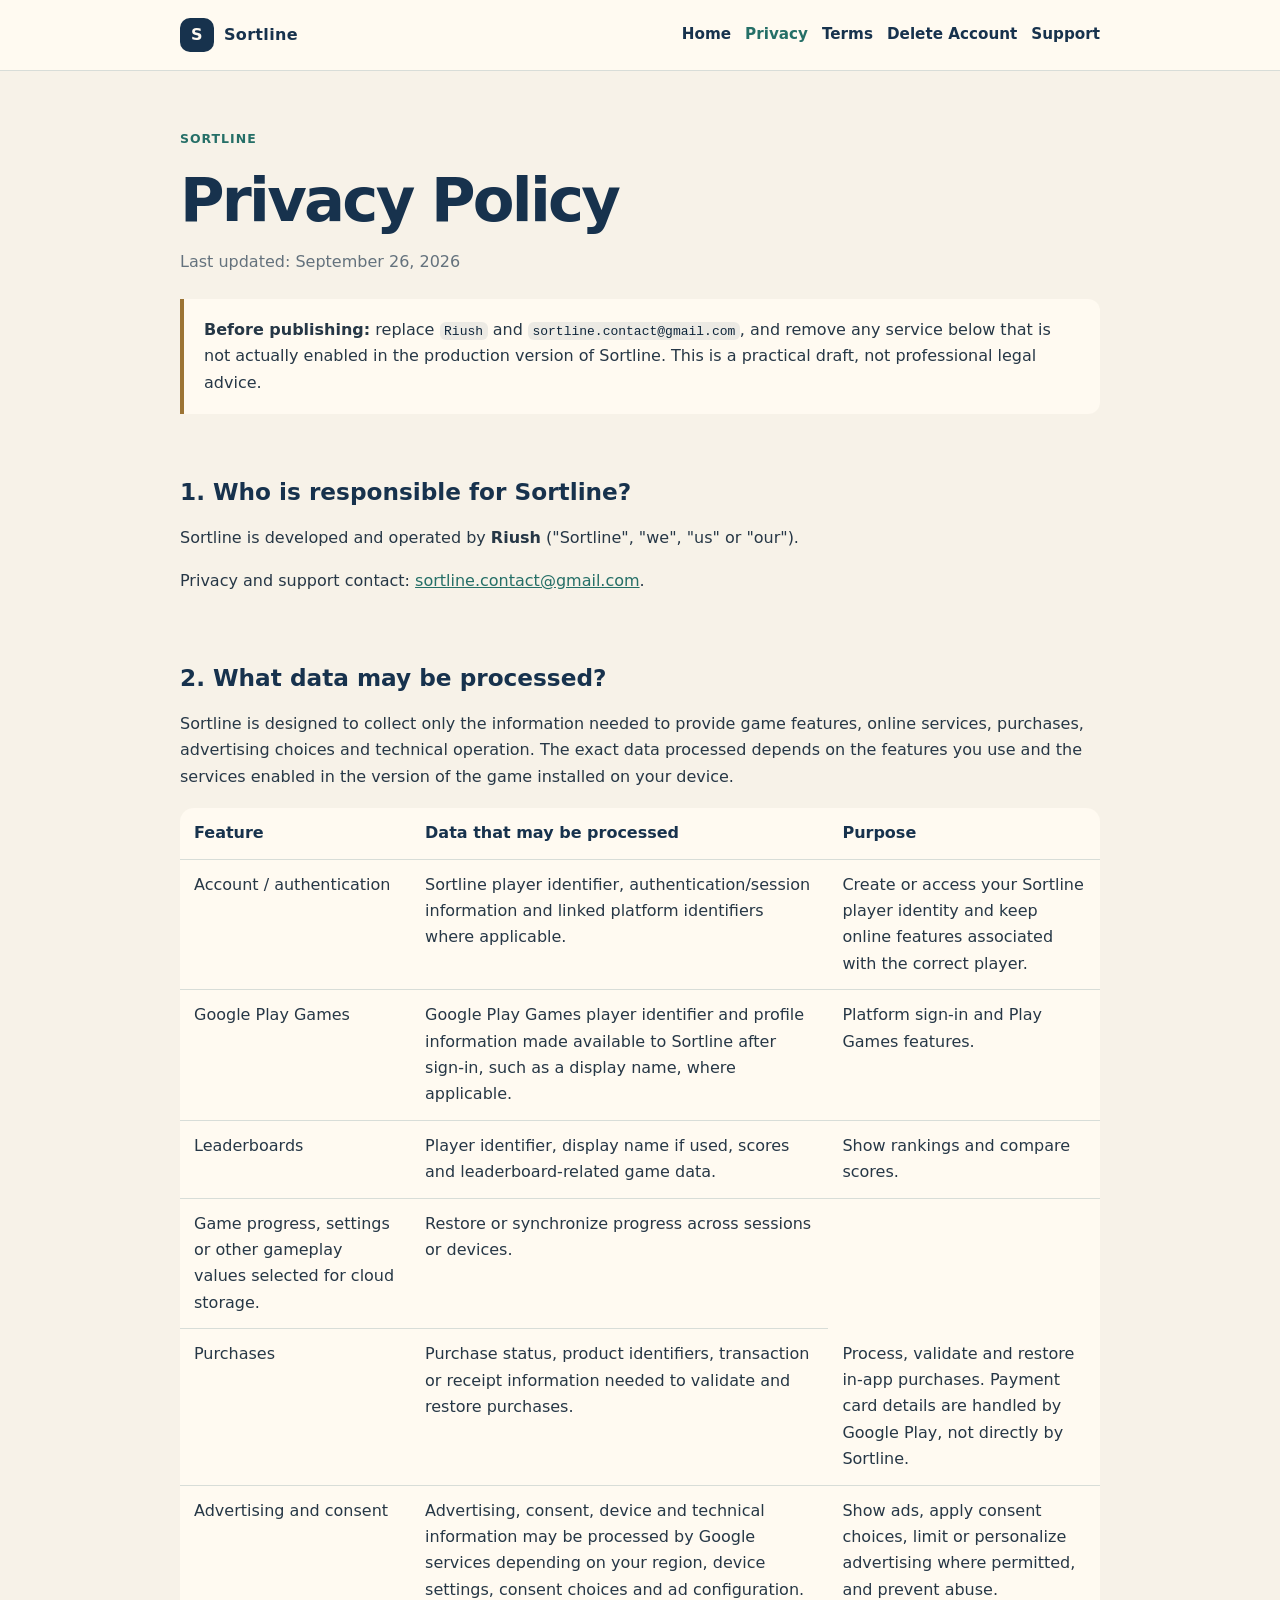
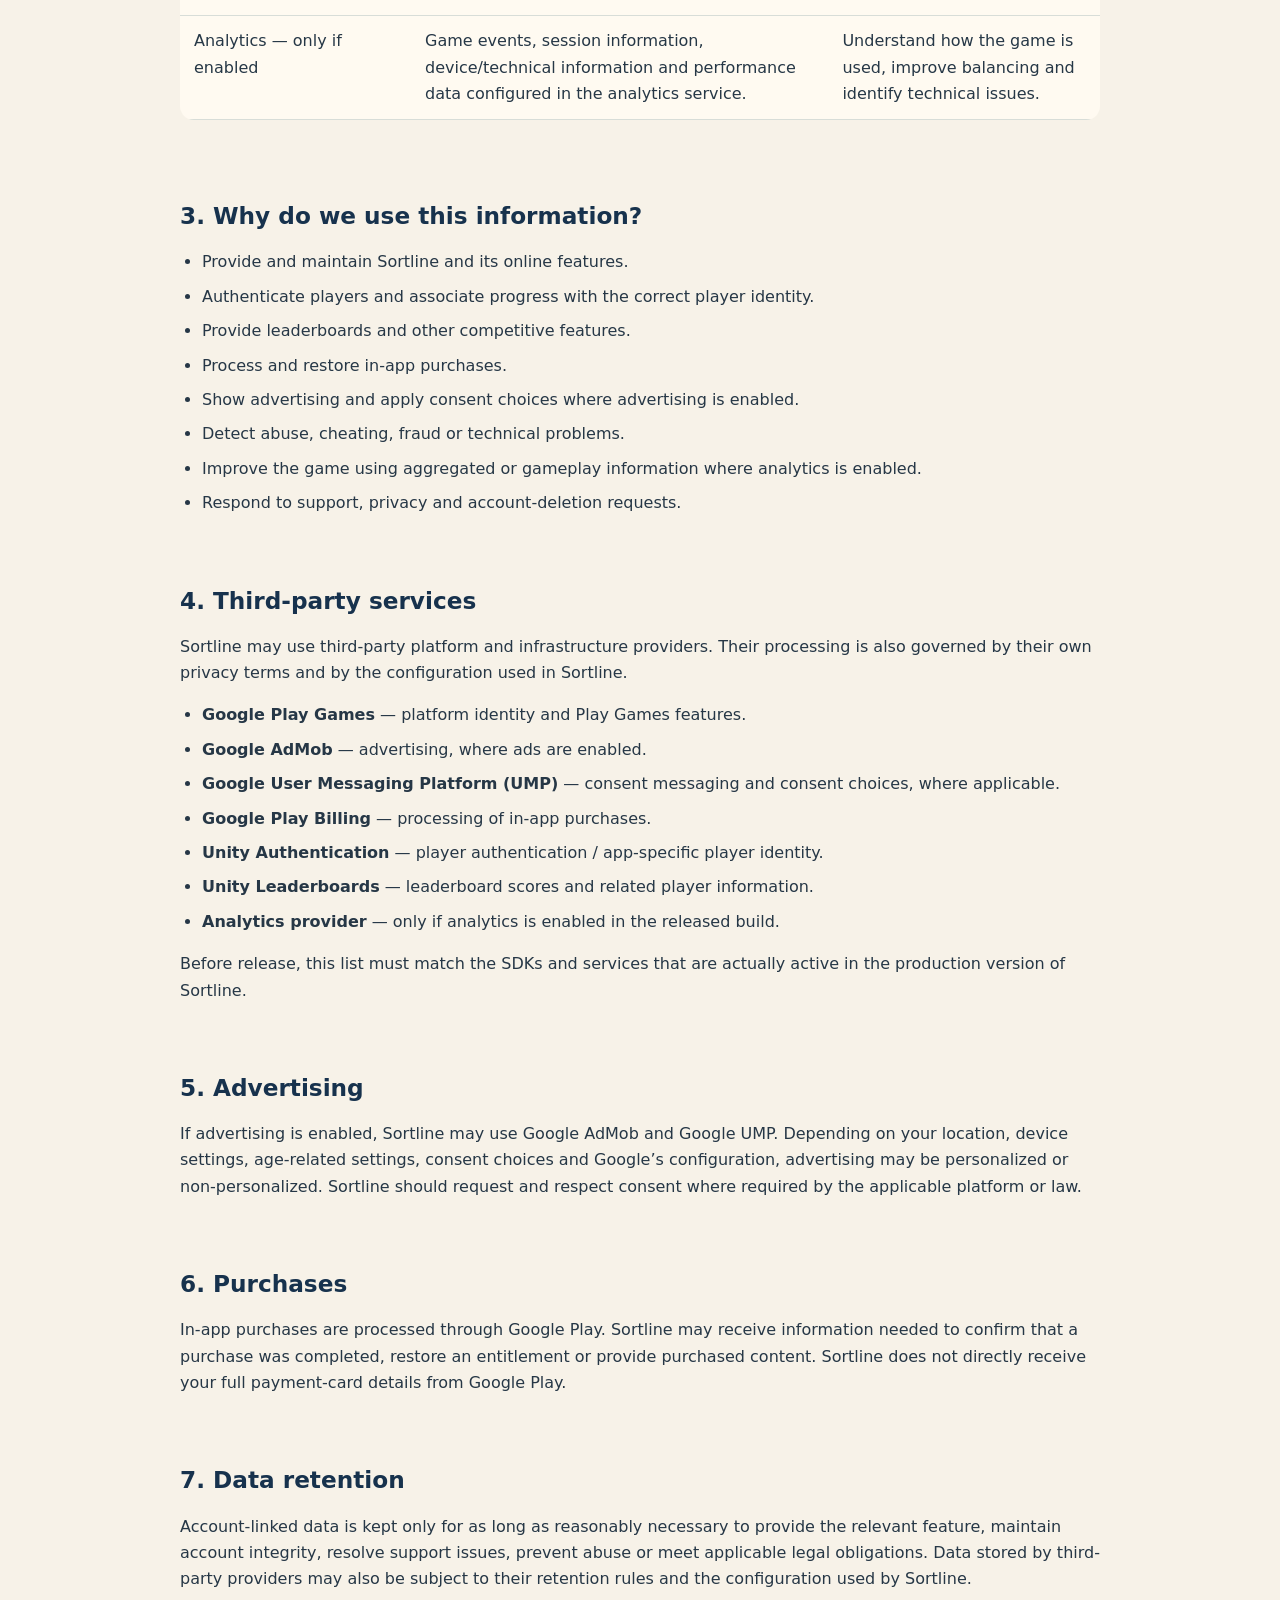
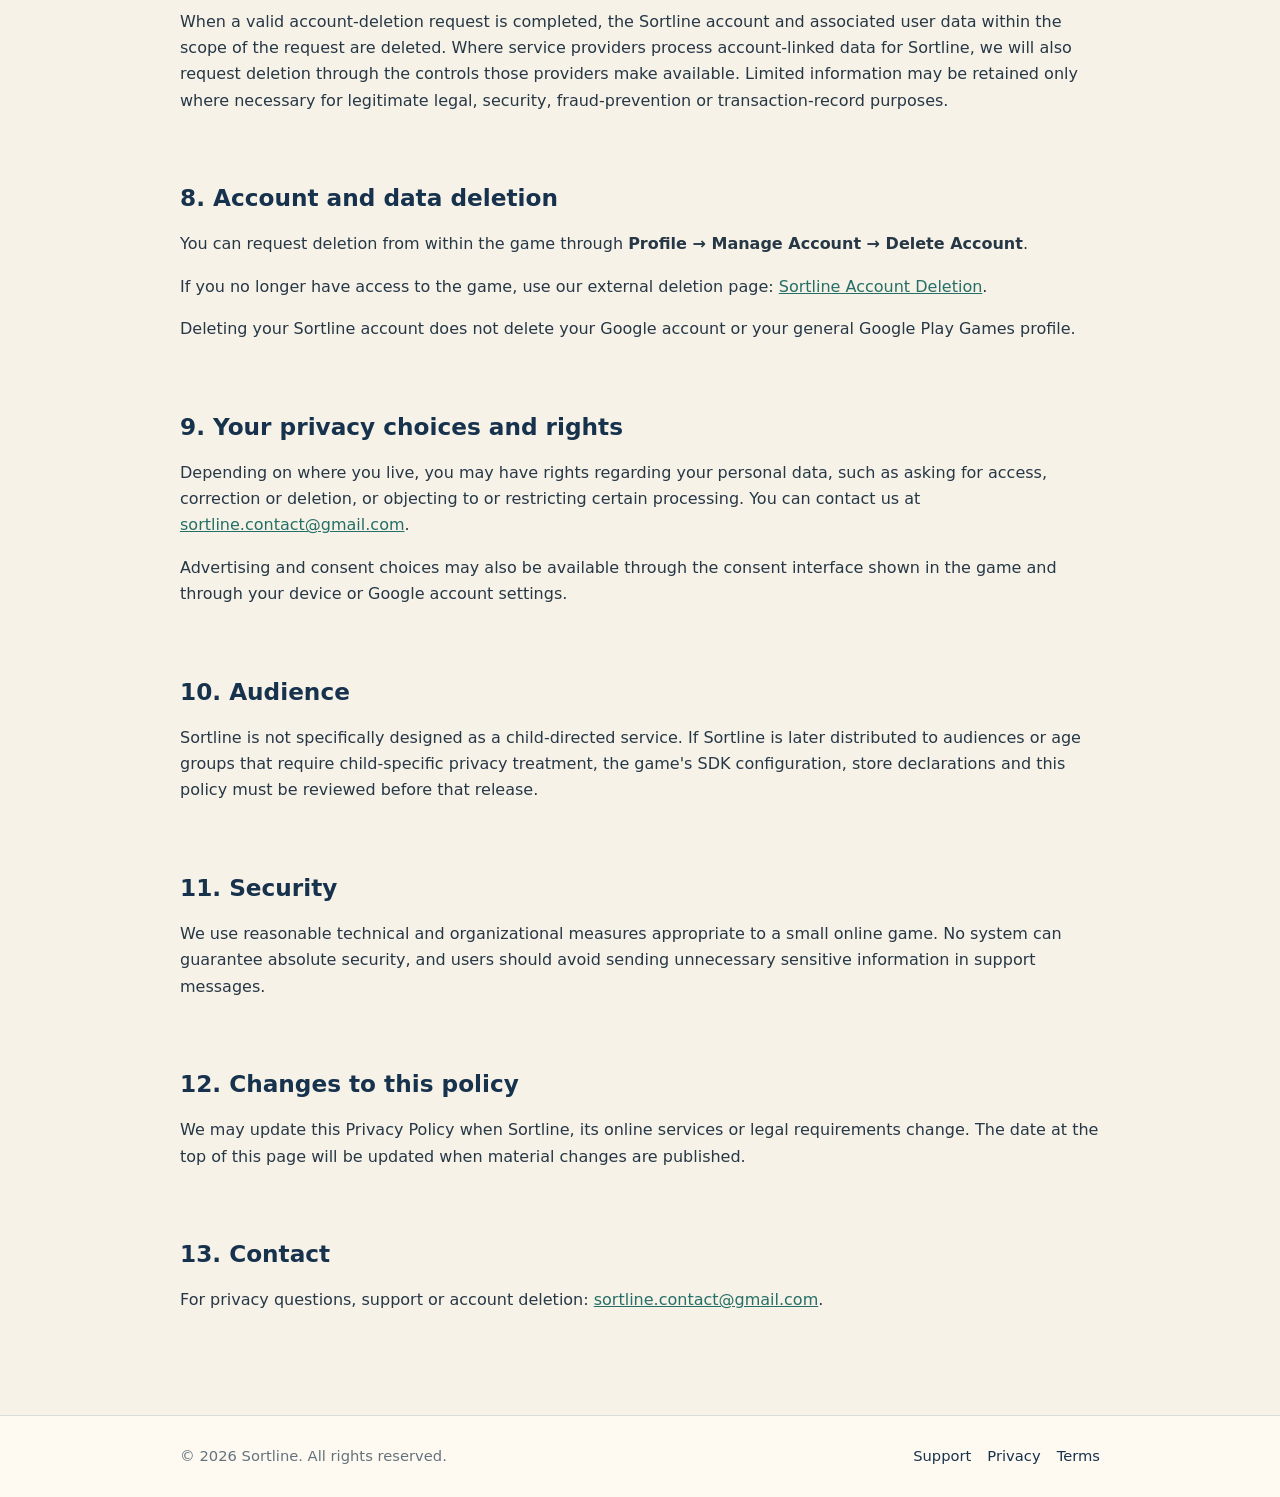
==== privacy/index.html @ 733d9b6e "Website" ====
<!doctype html>
<html lang="en">
<head>
  <meta charset="utf-8">
  <meta name="viewport" content="width=device-width, initial-scale=1">
  <meta name="description" content="Privacy Policy for Sortline.">
  <meta name="robots" content="index, follow">
  <title>Privacy Policy — Sortline</title>
  <link rel="stylesheet" href="../styles.css">
</head>
<body>
  <header class="site-header">
    <nav class="nav" aria-label="Main navigation">
      <a class="brand" href="../">
        <span class="brand-mark" aria-hidden="true">S</span>
        <span>Sortline</span>
      </a>
      <div class="nav-links">
        <a href="../">Home</a>
        <a href="../privacy/" aria-current="page">Privacy</a>
        <a href="../terms/">Terms</a>
        <a href="../delete-account/">Delete Account</a>
        <a href="../support/">Support</a>
      </div>
    </nav>
  </header>

  <main class="content">
    <p class="eyebrow">Sortline</p>
    <h1 class="page-title">Privacy Policy</h1>
    <p class="meta">Last updated: September 26, 2026</p>

    <div class="notice warning">
      <strong>Before publishing:</strong> replace <code>Riush</code> and
      <code>sortline.contact@gmail.com</code>, and remove any service below that is not actually enabled
      in the production version of Sortline. This is a practical draft, not professional legal advice.
    </div>

    <section>
      <h2>1. Who is responsible for Sortline?</h2>
      <p>
        Sortline is developed and operated by <strong>Riush</strong>
        ("Sortline", "we", "us" or "our").
      </p>
      <p>
        Privacy and support contact:
        <a href="mailto:sortline.contact@gmail.com">sortline.contact@gmail.com</a>.
      </p>
    </section>

    <section>
      <h2>2. What data may be processed?</h2>
      <p>
        Sortline is designed to collect only the information needed to provide game features,
        online services, purchases, advertising choices and technical operation. The exact data
        processed depends on the features you use and the services enabled in the version of the game
        installed on your device.
      </p>

      <table class="data-table">
        <thead>
          <tr>
            <th>Feature</th>
            <th>Data that may be processed</th>
            <th>Purpose</th>
          </tr>
        </thead>
        <tbody>
          <tr>
            <td data-label="Feature">Account / authentication</td>
            <td data-label="Data">Sortline player identifier, authentication/session information and linked platform identifiers where applicable.</td>
            <td data-label="Purpose">Create or access your Sortline player identity and keep online features associated with the correct player.</td>
          </tr>
          <tr>
            <td data-label="Feature">Google Play Games</td>
            <td data-label="Data">Google Play Games player identifier and profile information made available to Sortline after sign-in, such as a display name, where applicable.</td>
            <td data-label="Purpose">Platform sign-in and Play Games features.</td>
          </tr>
          <tr>
            <td data-label="Feature">Leaderboards</td>
            <td data-label="Data">Player identifier, display name if used, scores and leaderboard-related game data.</td>
            <td data-label="Purpose">Show rankings and compare scores.</td>
          </tr>
          <tr>
            <td data-label="Data">Game progress, settings or other gameplay values selected for cloud storage.</td>
            <td data-label="Purpose">Restore or synchronize progress across sessions or devices.</td>
          </tr>
          <tr>
            <td data-label="Feature">Purchases</td>
            <td data-label="Data">Purchase status, product identifiers, transaction or receipt information needed to validate and restore purchases.</td>
            <td data-label="Purpose">Process, validate and restore in-app purchases. Payment card details are handled by Google Play, not directly by Sortline.</td>
          </tr>
          <tr>
            <td data-label="Feature">Advertising and consent</td>
            <td data-label="Data">Advertising, consent, device and technical information may be processed by Google services depending on your region, device settings, consent choices and ad configuration.</td>
            <td data-label="Purpose">Show ads, apply consent choices, limit or personalize advertising where permitted, and prevent abuse.</td>
          </tr>
          <tr>
            <td data-label="Feature">Analytics — only if enabled</td>
            <td data-label="Data">Game events, session information, device/technical information and performance data configured in the analytics service.</td>
            <td data-label="Purpose">Understand how the game is used, improve balancing and identify technical issues.</td>
          </tr>
        </tbody>
      </table>
    </section>

    <section>
      <h2>3. Why do we use this information?</h2>
      <ul class="clean-list">
        <li>Provide and maintain Sortline and its online features.</li>
        <li>Authenticate players and associate progress with the correct player identity.</li>
        <li>Provide leaderboards and other competitive features.</li>
        <li>Process and restore in-app purchases.</li>
        <li>Show advertising and apply consent choices where advertising is enabled.</li>
        <li>Detect abuse, cheating, fraud or technical problems.</li>
        <li>Improve the game using aggregated or gameplay information where analytics is enabled.</li>
        <li>Respond to support, privacy and account-deletion requests.</li>
      </ul>
    </section>

    <section>
      <h2>4. Third-party services</h2>
      <p>
        Sortline may use third-party platform and infrastructure providers. Their processing is also
        governed by their own privacy terms and by the configuration used in Sortline.
      </p>
      <ul class="clean-list">
        <li><strong>Google Play Games</strong> — platform identity and Play Games features.</li>
        <li><strong>Google AdMob</strong> — advertising, where ads are enabled.</li>
        <li><strong>Google User Messaging Platform (UMP)</strong> — consent messaging and consent choices, where applicable.</li>
        <li><strong>Google Play Billing</strong> — processing of in-app purchases.</li>
        <li><strong>Unity Authentication</strong> — player authentication / app-specific player identity.</li>
        <li><strong>Unity Leaderboards</strong> — leaderboard scores and related player information.</li>
        <li><strong>Analytics provider</strong> — only if analytics is enabled in the released build.</li>
      </ul>
      <p>
        Before release, this list must match the SDKs and services that are actually active in the
        production version of Sortline.
      </p>
    </section>

    <section>
      <h2>5. Advertising</h2>
      <p>
        If advertising is enabled, Sortline may use Google AdMob and Google UMP. Depending on your
        location, device settings, age-related settings, consent choices and Google’s configuration,
        advertising may be personalized or non-personalized. Sortline should request and respect
        consent where required by the applicable platform or law.
      </p>
    </section>

    <section>
      <h2>6. Purchases</h2>
      <p>
        In-app purchases are processed through Google Play. Sortline may receive information needed
        to confirm that a purchase was completed, restore an entitlement or provide purchased content.
        Sortline does not directly receive your full payment-card details from Google Play.
      </p>
    </section>

    <section>
      <h2>7. Data retention</h2>
      <p>
        Account-linked data is kept only for as long as reasonably necessary to provide the relevant
        feature, maintain account integrity, resolve support issues, prevent abuse or meet applicable
        legal obligations. Data stored by third-party providers may also be subject to their retention
        rules and the configuration used by Sortline.
      </p>
      <p>
        When a valid account-deletion request is completed, the Sortline account and associated user
        data within the scope of the request are deleted. Where service providers process account-linked
        data for Sortline, we will also request deletion through the controls those providers make available.
        Limited information may be retained only where necessary for legitimate legal, security,
        fraud-prevention or transaction-record purposes.
      </p>
    </section>

    <section>
      <h2>8. Account and data deletion</h2>
      <p>
        You can request deletion from within the game through
        <strong>Profile → Manage Account → Delete Account</strong>.
      </p>
      <p>
        If you no longer have access to the game, use our external deletion page:
        <a href="../delete-account/">Sortline Account Deletion</a>.
      </p>
      <p>
        Deleting your Sortline account does not delete your Google account or your general Google Play
        Games profile.
      </p>
    </section>

    <section>
      <h2>9. Your privacy choices and rights</h2>
      <p>
        Depending on where you live, you may have rights regarding your personal data, such as asking
        for access, correction or deletion, or objecting to or restricting certain processing.
        You can contact us at <a href="mailto:sortline.contact@gmail.com">sortline.contact@gmail.com</a>.
      </p>
      <p>
        Advertising and consent choices may also be available through the consent interface shown in
        the game and through your device or Google account settings.
      </p>
    </section>

    <section>
      <h2>10. Audience</h2>
      <p>
        Sortline is not specifically designed as a child-directed service. If Sortline is later
        distributed to audiences or age groups that require child-specific privacy treatment, the
        game's SDK configuration, store declarations and this policy must be reviewed before that release.
      </p>
    </section>

    <section>
      <h2>11. Security</h2>
      <p>
        We use reasonable technical and organizational measures appropriate to a small online game.
        No system can guarantee absolute security, and users should avoid sending unnecessary sensitive
        information in support messages.
      </p>
    </section>

    <section>
      <h2>12. Changes to this policy</h2>
      <p>
        We may update this Privacy Policy when Sortline, its online services or legal requirements
        change. The date at the top of this page will be updated when material changes are published.
      </p>
    </section>

    <section>
      <h2>13. Contact</h2>
      <p>
        For privacy questions, support or account deletion:
        <a href="mailto:sortline.contact@gmail.com">sortline.contact@gmail.com</a>.
      </p>
    </section>
  </main>

  <footer class="site-footer">
    <div class="footer-inner">
      <div>© 2026 Sortline. All rights reserved.</div>
      <div class="footer-links">
        <a href="../support/">Support</a>
        <a href="../privacy/">Privacy</a>
        <a href="../terms/">Terms</a>
      </div>
    </div>
  </footer>
</body>
</html>
---- styles.css ----
:root {
  --cream: #f7f2e8;
  --cream-2: #fffaf1;
  --navy: #17324d;
  --navy-2: #0f263b;
  --teal: #2f8f83;
  --teal-dark: #256f67;
  --text: #263746;
  --muted: #64727d;
  --border: #d8ddd8;
  --white: #ffffff;
  --shadow: 0 12px 30px rgba(23, 50, 77, 0.08);
  --radius: 18px;
  --max-width: 920px;
}

* {
  box-sizing: border-box;
}

html {
  scroll-behavior: smooth;
}

body {
  margin: 0;
  background: var(--cream);
  color: var(--text);
  font-family: Inter, ui-sans-serif, system-ui, -apple-system, BlinkMacSystemFont, "Segoe UI", sans-serif;
  line-height: 1.65;
}

a {
  color: var(--teal-dark);
}

a:hover {
  color: var(--navy);
}

a:focus-visible,
button:focus-visible {
  outline: 3px solid rgba(47, 143, 131, 0.4);
  outline-offset: 3px;
}

.site-header {
  background: var(--cream-2);
  border-bottom: 1px solid var(--border);
}

.nav {
  width: min(calc(100% - 32px), var(--max-width));
  margin: 0 auto;
  min-height: 70px;
  display: flex;
  align-items: center;
  justify-content: space-between;
  gap: 18px;
}

.brand {
  display: inline-flex;
  align-items: center;
  gap: 10px;
  color: var(--navy);
  font-weight: 800;
  text-decoration: none;
  letter-spacing: 0.02em;
}

.brand-mark {
  width: 34px;
  height: 34px;
  display: grid;
  place-items: center;
  border-radius: 10px;
  background: var(--navy);
  color: var(--cream-2);
  font-weight: 900;
}

.nav-links {
  display: flex;
  flex-wrap: wrap;
  gap: 8px 14px;
  justify-content: flex-end;
}

.nav-links a {
  color: var(--navy);
  text-decoration: none;
  font-weight: 650;
  font-size: 0.95rem;
}

.nav-links a:hover,
.nav-links a[aria-current="page"] {
  color: var(--teal-dark);
}

main {
  width: min(calc(100% - 32px), var(--max-width));
  margin: 0 auto;
}

.hero {
  padding: 76px 0 52px;
}

.eyebrow {
  display: inline-block;
  margin: 0 0 14px;
  color: var(--teal-dark);
  font-weight: 800;
  letter-spacing: 0.08em;
  text-transform: uppercase;
  font-size: 0.78rem;
}

h1,
h2,
h3 {
  color: var(--navy);
  line-height: 1.2;
}

h1 {
  margin: 0;
  font-size: clamp(2.7rem, 10vw, 5.2rem);
  letter-spacing: -0.045em;
}

.page-title {
  font-size: clamp(2.2rem, 7vw, 3.8rem);
}

.tagline {
  margin: 12px 0 0;
  color: var(--teal-dark);
  font-size: clamp(1.15rem, 3vw, 1.45rem);
  font-weight: 750;
}

.lead {
  max-width: 680px;
  margin: 22px 0 0;
  font-size: 1.08rem;
  color: var(--muted);
}

.actions {
  display: flex;
  flex-wrap: wrap;
  gap: 12px;
  margin-top: 30px;
}

.button {
  display: inline-flex;
  align-items: center;
  justify-content: center;
  min-height: 46px;
  padding: 11px 18px;
  border-radius: 999px;
  background: var(--navy);
  color: var(--white);
  text-decoration: none;
  font-weight: 750;
  border: 1px solid var(--navy);
}

.button:hover {
  background: var(--navy-2);
  color: var(--white);
}

.button-secondary {
  background: transparent;
  color: var(--navy);
}

.button-secondary:hover {
  background: var(--cream-2);
  color: var(--navy);
}

.grid {
  display: grid;
  grid-template-columns: repeat(2, minmax(0, 1fr));
  gap: 16px;
  padding: 8px 0 70px;
}

.card {
  display: block;
  padding: 22px;
  border: 1px solid var(--border);
  border-radius: var(--radius);
  background: var(--cream-2);
  box-shadow: var(--shadow);
  text-decoration: none;
}

.card h2,
.card h3 {
  margin-top: 0;
}

.card p:last-child {
  margin-bottom: 0;
}

.link-card {
  color: inherit;
}

.link-card:hover {
  transform: translateY(-1px);
  border-color: rgba(47, 143, 131, 0.45);
}

.content {
  padding: 54px 0 72px;
}

.content section {
  padding: 6px 0 14px;
}

.content h2 {
  margin-top: 34px;
  font-size: 1.45rem;
}

.content h3 {
  margin-top: 26px;
  font-size: 1.1rem;
}

.meta {
  color: var(--muted);
  margin-top: 12px;
}

.notice {
  margin: 24px 0;
  padding: 18px 20px;
  border-left: 4px solid var(--teal);
  border-radius: 0 12px 12px 0;
  background: var(--cream-2);
}

.warning {
  border-left-color: #9c7434;
}

.clean-list {
  padding-left: 22px;
}

.clean-list li + li {
  margin-top: 8px;
}

.data-table {
  width: 100%;
  border-collapse: collapse;
  margin: 18px 0 28px;
  background: var(--cream-2);
  border-radius: 14px;
  overflow: hidden;
}

.data-table th,
.data-table td {
  padding: 12px 14px;
  border-bottom: 1px solid var(--border);
  text-align: left;
  vertical-align: top;
}

.data-table th {
  color: var(--navy);
}

code {
  padding: 0.12em 0.35em;
  border-radius: 6px;
  background: rgba(23, 50, 77, 0.08);
  color: var(--navy-2);
}

.site-footer {
  border-top: 1px solid var(--border);
  background: var(--cream-2);
}

.footer-inner {
  width: min(calc(100% - 32px), var(--max-width));
  margin: 0 auto;
  padding: 28px 0;
  display: flex;
  justify-content: space-between;
  gap: 20px;
  flex-wrap: wrap;
  color: var(--muted);
  font-size: 0.92rem;
}

.footer-links {
  display: flex;
  flex-wrap: wrap;
  gap: 10px 16px;
}

.footer-links a {
  color: var(--navy);
  text-decoration: none;
}

.footer-links a:hover {
  color: var(--teal-dark);
}

@media (max-width: 720px) {
  .nav {
    align-items: flex-start;
    flex-direction: column;
    padding: 16px 0;
  }

  .nav-links {
    justify-content: flex-start;
  }

  .hero {
    padding-top: 54px;
  }

  .grid {
    grid-template-columns: 1fr;
  }

  .data-table,
  .data-table thead,
  .data-table tbody,
  .data-table th,
  .data-table td,
  .data-table tr {
    display: block;
  }

  .data-table thead {
    position: absolute;
    width: 1px;
    height: 1px;
    overflow: hidden;
    clip: rect(0 0 0 0);
  }

  .data-table tr {
    border-bottom: 1px solid var(--border);
  }

  .data-table td {
    border: 0;
  }

  .data-table td::before {
    content: attr(data-label);
    display: block;
    color: var(--navy);
    font-weight: 800;
    margin-bottom: 4px;
  }
}
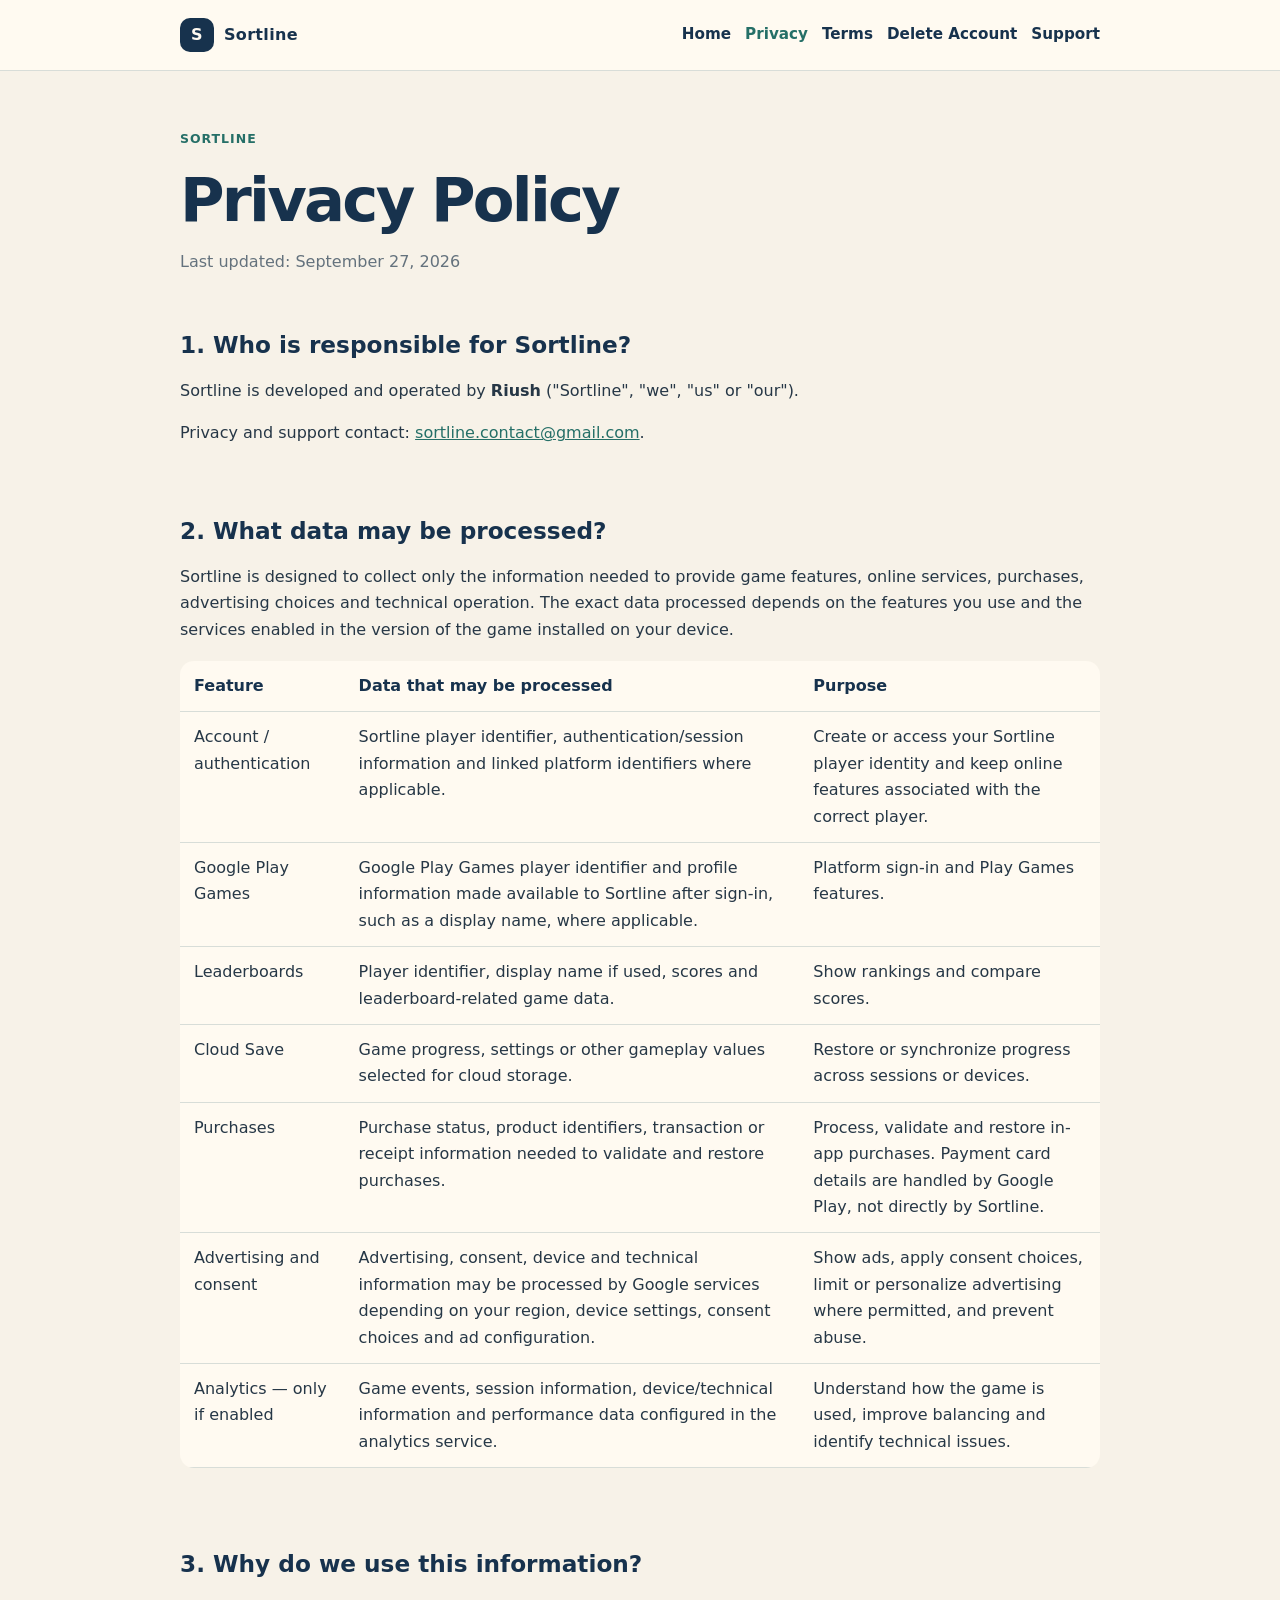
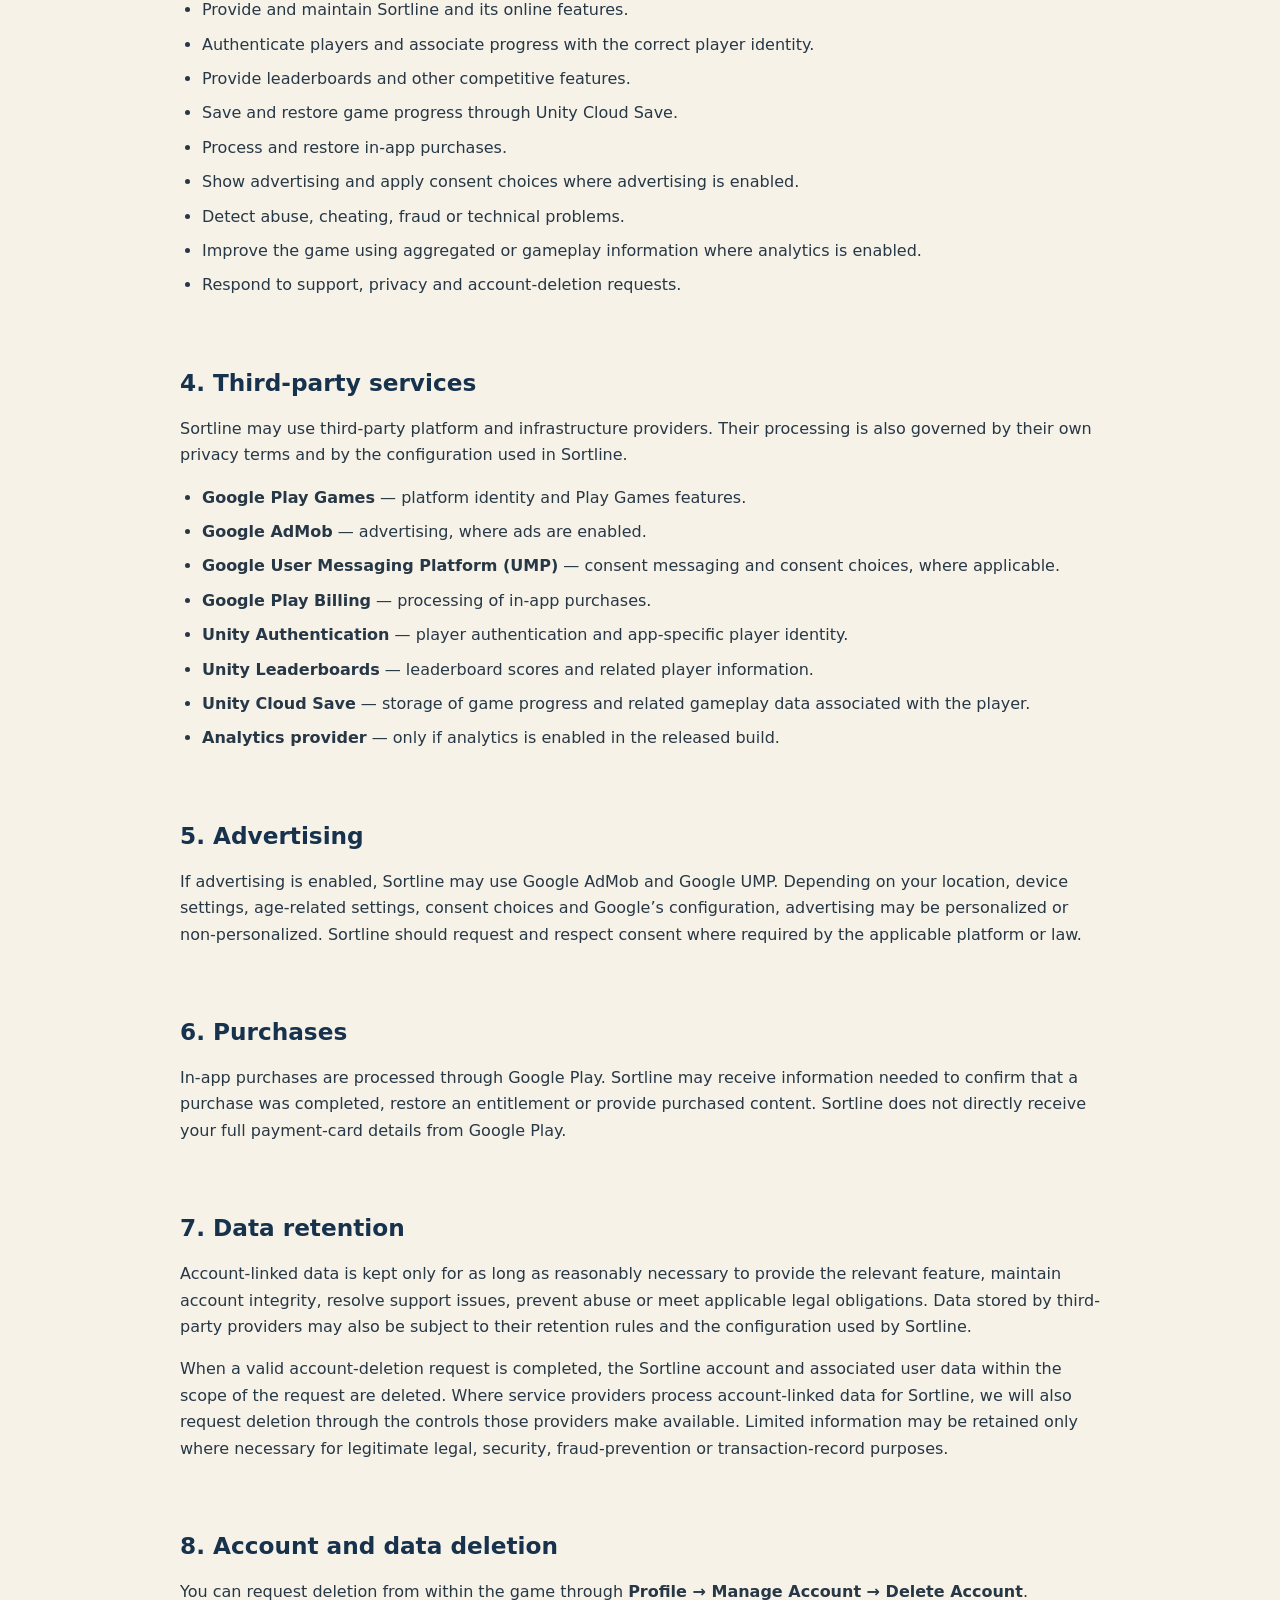
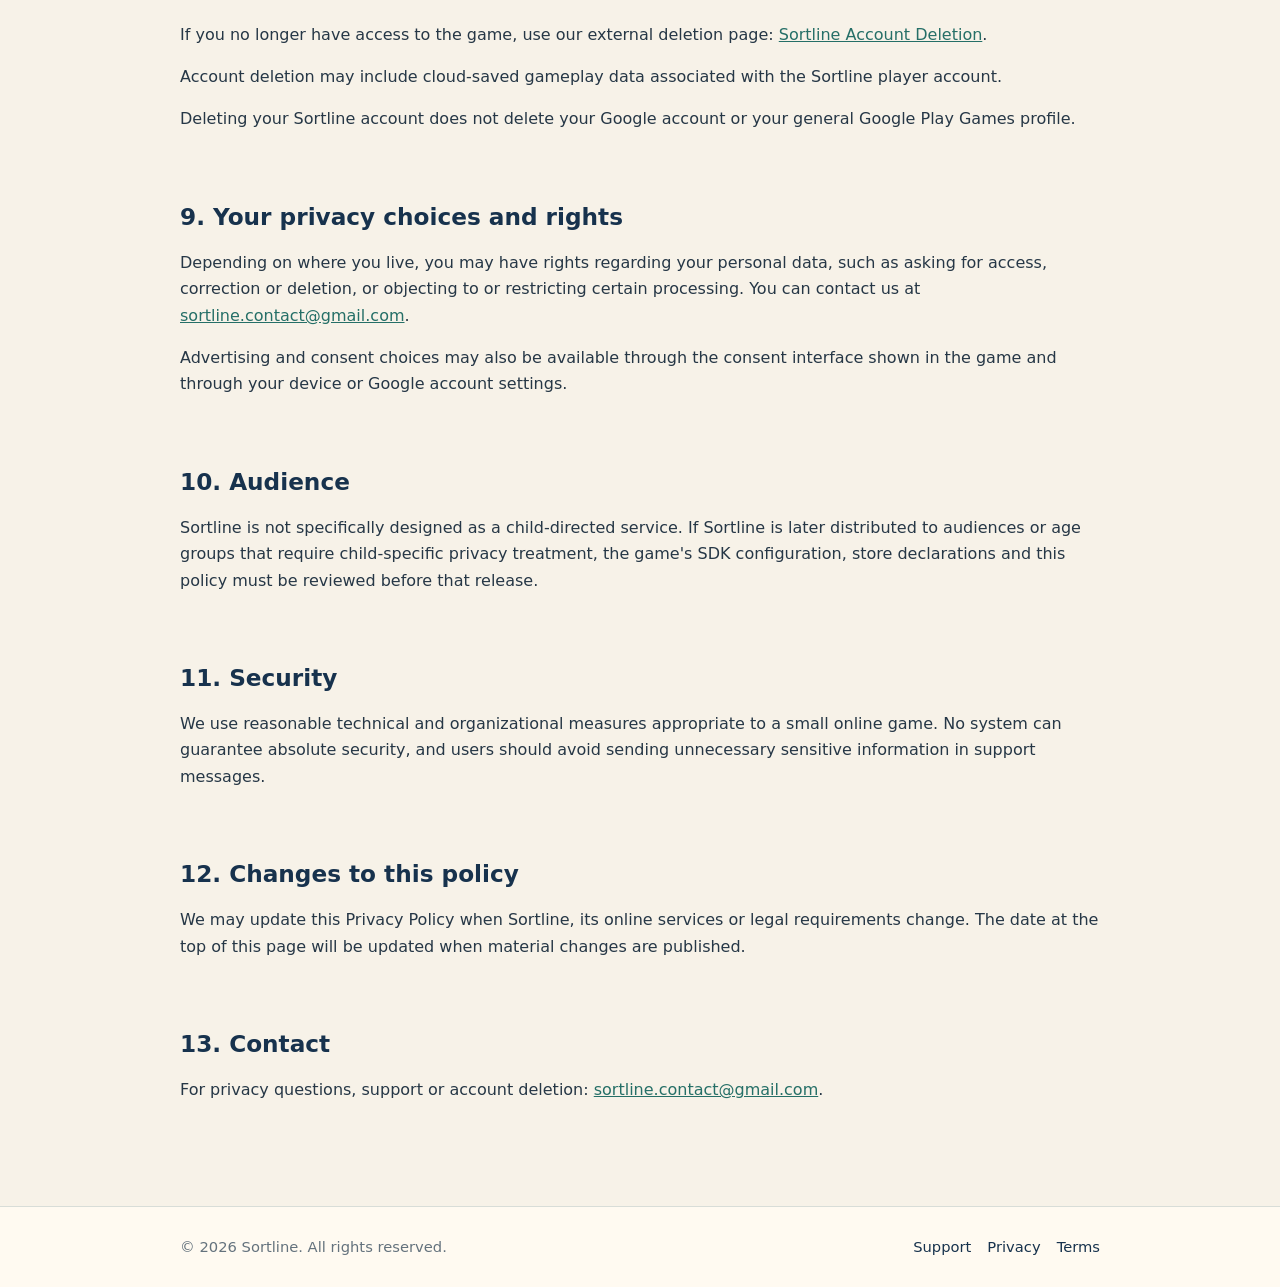
==== commit 7525eeec: "Update legal pages and Cloud Save" ====
--- a/privacy/index.html
+++ b/privacy/index.html
@@ -8,6 +8,7 @@
   <title>Privacy Policy — Sortline</title>
   <link rel="stylesheet" href="../styles.css">
 </head>
+
 <body>
   <header class="site-header">
     <nav class="nav" aria-label="Main navigation">
@@ -15,6 +16,7 @@
         <span class="brand-mark" aria-hidden="true">S</span>
         <span>Sortline</span>
       </a>
+
       <div class="nav-links">
         <a href="../">Home</a>
         <a href="../privacy/" aria-current="page">Privacy</a>
@@ -28,20 +30,16 @@
   <main class="content">
     <p class="eyebrow">Sortline</p>
     <h1 class="page-title">Privacy Policy</h1>
-    <p class="meta">Last updated: September 26, 2026</p>
-
-    <div class="notice warning">
-      <strong>Before publishing:</strong> replace <code>Riush</code> and
-      <code>sortline.contact@gmail.com</code>, and remove any service below that is not actually enabled
-      in the production version of Sortline. This is a practical draft, not professional legal advice.
-    </div>
+    <p class="meta">Last updated: September 27, 2026</p>
 
     <section>
       <h2>1. Who is responsible for Sortline?</h2>
+
       <p>
         Sortline is developed and operated by <strong>Riush</strong>
         ("Sortline", "we", "us" or "our").
       </p>
+
       <p>
         Privacy and support contact:
         <a href="mailto:sortline.contact@gmail.com">sortline.contact@gmail.com</a>.
@@ -50,6 +48,7 @@
 
     <section>
       <h2>2. What data may be processed?</h2>
+
       <p>
         Sortline is designed to collect only the information needed to provide game features,
         online services, purchases, advertising choices and technical operation. The exact data
@@ -65,40 +64,85 @@
             <th>Purpose</th>
           </tr>
         </thead>
+
         <tbody>
           <tr>
             <td data-label="Feature">Account / authentication</td>
-            <td data-label="Data">Sortline player identifier, authentication/session information and linked platform identifiers where applicable.</td>
-            <td data-label="Purpose">Create or access your Sortline player identity and keep online features associated with the correct player.</td>
-          </tr>
+            <td data-label="Data">
+              Sortline player identifier, authentication/session information and linked
+              platform identifiers where applicable.
+            </td>
+            <td data-label="Purpose">
+              Create or access your Sortline player identity and keep online features
+              associated with the correct player.
+            </td>
+          </tr>
+
           <tr>
             <td data-label="Feature">Google Play Games</td>
-            <td data-label="Data">Google Play Games player identifier and profile information made available to Sortline after sign-in, such as a display name, where applicable.</td>
-            <td data-label="Purpose">Platform sign-in and Play Games features.</td>
-          </tr>
+            <td data-label="Data">
+              Google Play Games player identifier and profile information made available
+              to Sortline after sign-in, such as a display name, where applicable.
+            </td>
+            <td data-label="Purpose">
+              Platform sign-in and Play Games features.
+            </td>
+          </tr>
+
           <tr>
             <td data-label="Feature">Leaderboards</td>
-            <td data-label="Data">Player identifier, display name if used, scores and leaderboard-related game data.</td>
-            <td data-label="Purpose">Show rankings and compare scores.</td>
-          </tr>
-          <tr>
-            <td data-label="Data">Game progress, settings or other gameplay values selected for cloud storage.</td>
-            <td data-label="Purpose">Restore or synchronize progress across sessions or devices.</td>
-          </tr>
+            <td data-label="Data">
+              Player identifier, display name if used, scores and leaderboard-related game data.
+            </td>
+            <td data-label="Purpose">
+              Show rankings and compare scores.
+            </td>
+          </tr>
+
+          <tr>
+            <td data-label="Feature">Cloud Save</td>
+            <td data-label="Data">
+              Game progress, settings or other gameplay values selected for cloud storage.
+            </td>
+            <td data-label="Purpose">
+              Restore or synchronize progress across sessions or devices.
+            </td>
+          </tr>
+
           <tr>
             <td data-label="Feature">Purchases</td>
-            <td data-label="Data">Purchase status, product identifiers, transaction or receipt information needed to validate and restore purchases.</td>
-            <td data-label="Purpose">Process, validate and restore in-app purchases. Payment card details are handled by Google Play, not directly by Sortline.</td>
-          </tr>
+            <td data-label="Data">
+              Purchase status, product identifiers, transaction or receipt information
+              needed to validate and restore purchases.
+            </td>
+            <td data-label="Purpose">
+              Process, validate and restore in-app purchases. Payment card details are
+              handled by Google Play, not directly by Sortline.
+            </td>
+          </tr>
+
           <tr>
             <td data-label="Feature">Advertising and consent</td>
-            <td data-label="Data">Advertising, consent, device and technical information may be processed by Google services depending on your region, device settings, consent choices and ad configuration.</td>
-            <td data-label="Purpose">Show ads, apply consent choices, limit or personalize advertising where permitted, and prevent abuse.</td>
-          </tr>
+            <td data-label="Data">
+              Advertising, consent, device and technical information may be processed by
+              Google services depending on your region, device settings, consent choices
+              and ad configuration.
+            </td>
+            <td data-label="Purpose">
+              Show ads, apply consent choices, limit or personalize advertising where
+              permitted, and prevent abuse.
+            </td>
+          </tr>
+
           <tr>
             <td data-label="Feature">Analytics — only if enabled</td>
-            <td data-label="Data">Game events, session information, device/technical information and performance data configured in the analytics service.</td>
-            <td data-label="Purpose">Understand how the game is used, improve balancing and identify technical issues.</td>
+            <td data-label="Data">
+              Game events, session information, device/technical information and
+              performance data configured in the analytics service.
+            </td>
+            <td data-label="Purpose">
+              Understand how the game is used, improve balancing and identify technical issues.
+            </td>
           </tr>
         </tbody>
       </table>
@@ -106,10 +150,12 @@
 
     <section>
       <h2>3. Why do we use this information?</h2>
+
       <ul class="clean-list">
         <li>Provide and maintain Sortline and its online features.</li>
         <li>Authenticate players and associate progress with the correct player identity.</li>
         <li>Provide leaderboards and other competitive features.</li>
+        <li>Save and restore game progress through Unity Cloud Save.</li>
         <li>Process and restore in-app purchases.</li>
         <li>Show advertising and apply consent choices where advertising is enabled.</li>
         <li>Detect abuse, cheating, fraud or technical problems.</li>
@@ -120,118 +166,169 @@
 
     <section>
       <h2>4. Third-party services</h2>
-      <p>
-        Sortline may use third-party platform and infrastructure providers. Their processing is also
-        governed by their own privacy terms and by the configuration used in Sortline.
-      </p>
+
+      <p>
+        Sortline may use third-party platform and infrastructure providers. Their processing
+        is also governed by their own privacy terms and by the configuration used in Sortline.
+      </p>
+
       <ul class="clean-list">
-        <li><strong>Google Play Games</strong> — platform identity and Play Games features.</li>
-        <li><strong>Google AdMob</strong> — advertising, where ads are enabled.</li>
-        <li><strong>Google User Messaging Platform (UMP)</strong> — consent messaging and consent choices, where applicable.</li>
-        <li><strong>Google Play Billing</strong> — processing of in-app purchases.</li>
-        <li><strong>Unity Authentication</strong> — player authentication / app-specific player identity.</li>
-        <li><strong>Unity Leaderboards</strong> — leaderboard scores and related player information.</li>
-        <li><strong>Analytics provider</strong> — only if analytics is enabled in the released build.</li>
+        <li>
+          <strong>Google Play Games</strong> — platform identity and Play Games features.
+        </li>
+
+        <li>
+          <strong>Google AdMob</strong> — advertising, where ads are enabled.
+        </li>
+
+        <li>
+          <strong>Google User Messaging Platform (UMP)</strong> — consent messaging
+          and consent choices, where applicable.
+        </li>
+
+        <li>
+          <strong>Google Play Billing</strong> — processing of in-app purchases.
+        </li>
+
+        <li>
+          <strong>Unity Authentication</strong> — player authentication and
+          app-specific player identity.
+        </li>
+
+        <li>
+          <strong>Unity Leaderboards</strong> — leaderboard scores and related
+          player information.
+        </li>
+
+        <li>
+          <strong>Unity Cloud Save</strong> — storage of game progress and
+          related gameplay data associated with the player.
+        </li>
+
+        <li>
+          <strong>Analytics provider</strong> — only if analytics is enabled
+          in the released build.
+        </li>
       </ul>
-      <p>
-        Before release, this list must match the SDKs and services that are actually active in the
-        production version of Sortline.
-      </p>
     </section>
 
     <section>
       <h2>5. Advertising</h2>
-      <p>
-        If advertising is enabled, Sortline may use Google AdMob and Google UMP. Depending on your
-        location, device settings, age-related settings, consent choices and Google’s configuration,
-        advertising may be personalized or non-personalized. Sortline should request and respect
-        consent where required by the applicable platform or law.
+
+      <p>
+        If advertising is enabled, Sortline may use Google AdMob and Google UMP.
+        Depending on your location, device settings, age-related settings, consent
+        choices and Google’s configuration, advertising may be personalized or
+        non-personalized. Sortline should request and respect consent where required
+        by the applicable platform or law.
       </p>
     </section>
 
     <section>
       <h2>6. Purchases</h2>
-      <p>
-        In-app purchases are processed through Google Play. Sortline may receive information needed
-        to confirm that a purchase was completed, restore an entitlement or provide purchased content.
-        Sortline does not directly receive your full payment-card details from Google Play.
+
+      <p>
+        In-app purchases are processed through Google Play. Sortline may receive
+        information needed to confirm that a purchase was completed, restore an
+        entitlement or provide purchased content. Sortline does not directly receive
+        your full payment-card details from Google Play.
       </p>
     </section>
 
     <section>
       <h2>7. Data retention</h2>
-      <p>
-        Account-linked data is kept only for as long as reasonably necessary to provide the relevant
-        feature, maintain account integrity, resolve support issues, prevent abuse or meet applicable
-        legal obligations. Data stored by third-party providers may also be subject to their retention
-        rules and the configuration used by Sortline.
-      </p>
-      <p>
-        When a valid account-deletion request is completed, the Sortline account and associated user
-        data within the scope of the request are deleted. Where service providers process account-linked
-        data for Sortline, we will also request deletion through the controls those providers make available.
-        Limited information may be retained only where necessary for legitimate legal, security,
-        fraud-prevention or transaction-record purposes.
+
+      <p>
+        Account-linked data is kept only for as long as reasonably necessary to provide
+        the relevant feature, maintain account integrity, resolve support issues, prevent
+        abuse or meet applicable legal obligations. Data stored by third-party providers
+        may also be subject to their retention rules and the configuration used by Sortline.
+      </p>
+
+      <p>
+        When a valid account-deletion request is completed, the Sortline account and
+        associated user data within the scope of the request are deleted. Where service
+        providers process account-linked data for Sortline, we will also request deletion
+        through the controls those providers make available. Limited information may be
+        retained only where necessary for legitimate legal, security, fraud-prevention
+        or transaction-record purposes.
       </p>
     </section>
 
     <section>
       <h2>8. Account and data deletion</h2>
+
       <p>
         You can request deletion from within the game through
         <strong>Profile → Manage Account → Delete Account</strong>.
       </p>
+
       <p>
         If you no longer have access to the game, use our external deletion page:
         <a href="../delete-account/">Sortline Account Deletion</a>.
       </p>
-      <p>
-        Deleting your Sortline account does not delete your Google account or your general Google Play
-        Games profile.
+
+      <p>
+        Account deletion may include cloud-saved gameplay data associated with the
+        Sortline player account.
+      </p>
+
+      <p>
+        Deleting your Sortline account does not delete your Google account or your
+        general Google Play Games profile.
       </p>
     </section>
 
     <section>
       <h2>9. Your privacy choices and rights</h2>
-      <p>
-        Depending on where you live, you may have rights regarding your personal data, such as asking
-        for access, correction or deletion, or objecting to or restricting certain processing.
-        You can contact us at <a href="mailto:sortline.contact@gmail.com">sortline.contact@gmail.com</a>.
-      </p>
-      <p>
-        Advertising and consent choices may also be available through the consent interface shown in
-        the game and through your device or Google account settings.
+
+      <p>
+        Depending on where you live, you may have rights regarding your personal data,
+        such as asking for access, correction or deletion, or objecting to or restricting
+        certain processing. You can contact us at
+        <a href="mailto:sortline.contact@gmail.com">sortline.contact@gmail.com</a>.
+      </p>
+
+      <p>
+        Advertising and consent choices may also be available through the consent
+        interface shown in the game and through your device or Google account settings.
       </p>
     </section>
 
     <section>
       <h2>10. Audience</h2>
-      <p>
-        Sortline is not specifically designed as a child-directed service. If Sortline is later
-        distributed to audiences or age groups that require child-specific privacy treatment, the
-        game's SDK configuration, store declarations and this policy must be reviewed before that release.
+
+      <p>
+        Sortline is not specifically designed as a child-directed service. If Sortline
+        is later distributed to audiences or age groups that require child-specific privacy
+        treatment, the game's SDK configuration, store declarations and this policy must
+        be reviewed before that release.
       </p>
     </section>
 
     <section>
       <h2>11. Security</h2>
-      <p>
-        We use reasonable technical and organizational measures appropriate to a small online game.
-        No system can guarantee absolute security, and users should avoid sending unnecessary sensitive
-        information in support messages.
+
+      <p>
+        We use reasonable technical and organizational measures appropriate to a small
+        online game. No system can guarantee absolute security, and users should avoid
+        sending unnecessary sensitive information in support messages.
       </p>
     </section>
 
     <section>
       <h2>12. Changes to this policy</h2>
-      <p>
-        We may update this Privacy Policy when Sortline, its online services or legal requirements
-        change. The date at the top of this page will be updated when material changes are published.
+
+      <p>
+        We may update this Privacy Policy when Sortline, its online services or legal
+        requirements change. The date at the top of this page will be updated when
+        material changes are published.
       </p>
     </section>
 
     <section>
       <h2>13. Contact</h2>
+
       <p>
         For privacy questions, support or account deletion:
         <a href="mailto:sortline.contact@gmail.com">sortline.contact@gmail.com</a>.
@@ -242,6 +339,7 @@
   <footer class="site-footer">
     <div class="footer-inner">
       <div>© 2026 Sortline. All rights reserved.</div>
+
       <div class="footer-links">
         <a href="../support/">Support</a>
         <a href="../privacy/">Privacy</a>
@@ -250,4 +348,4 @@
     </div>
   </footer>
 </body>
-</html>
+</html>
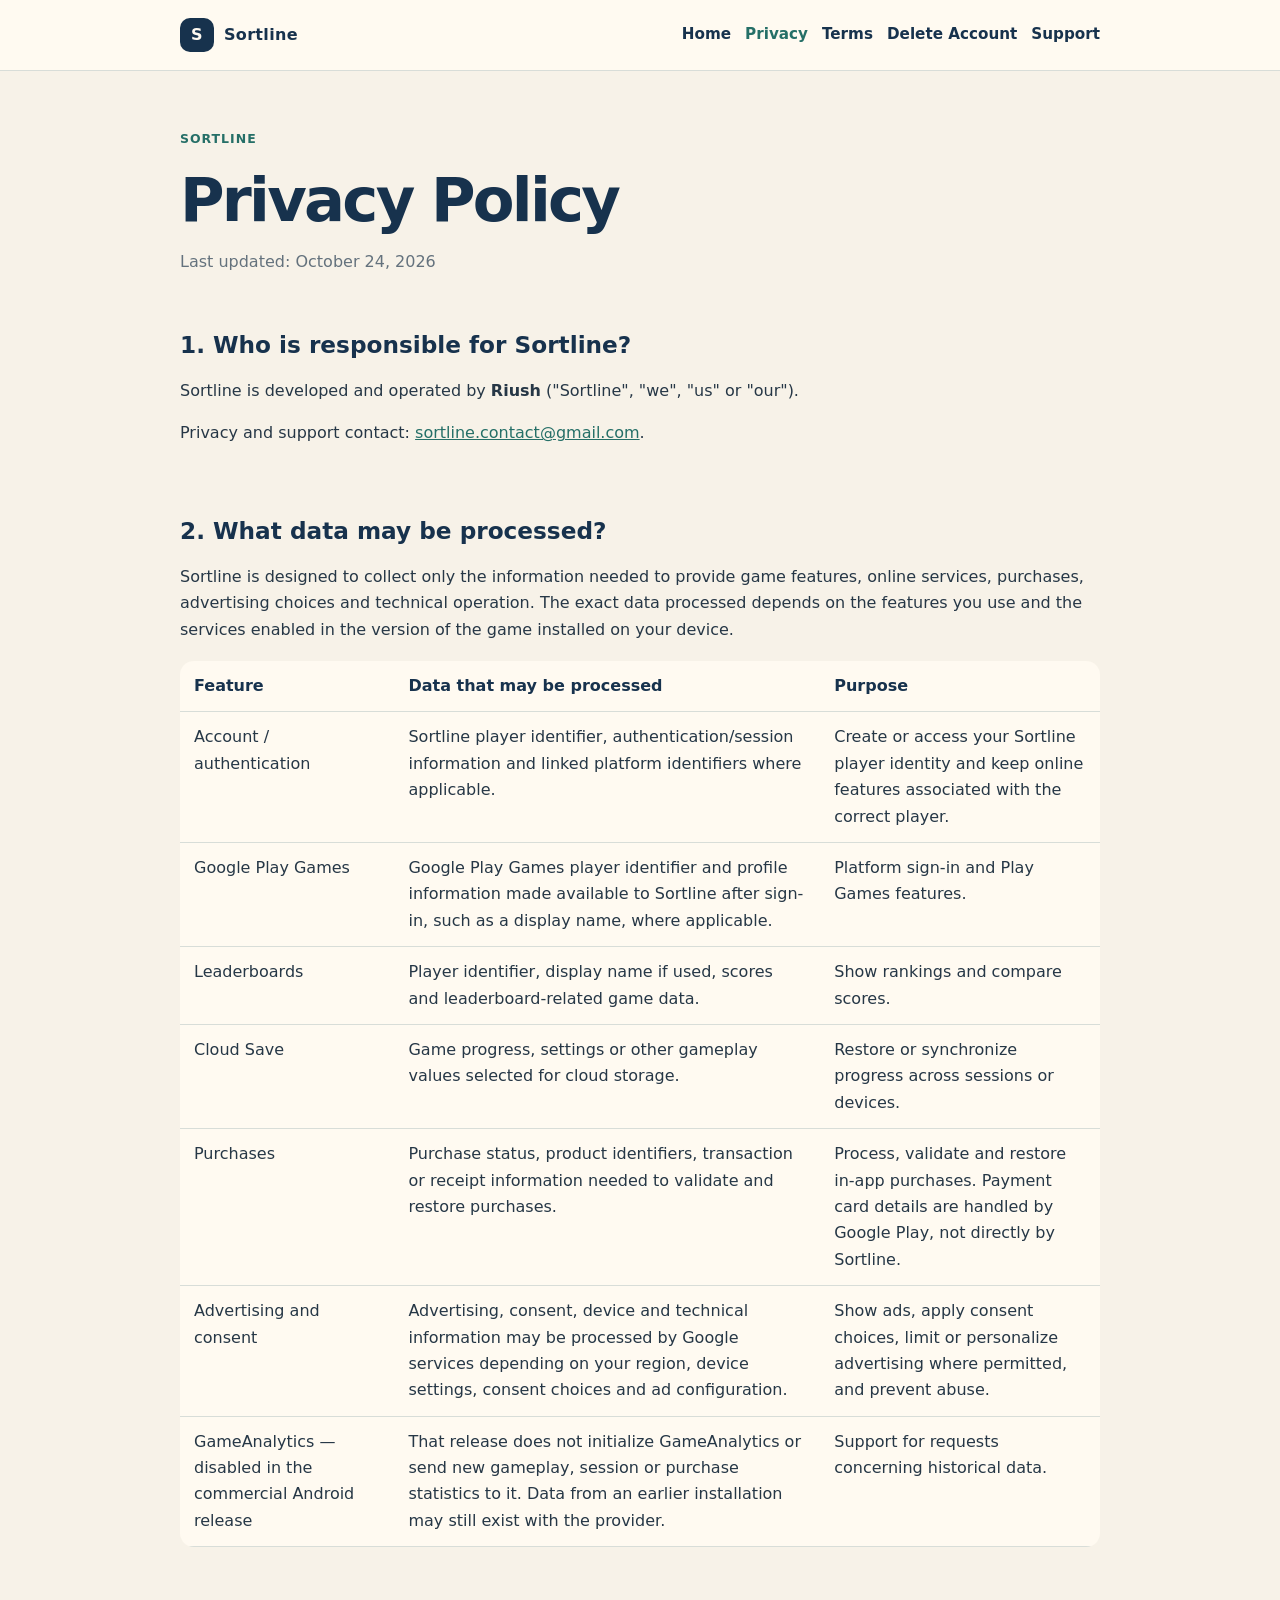
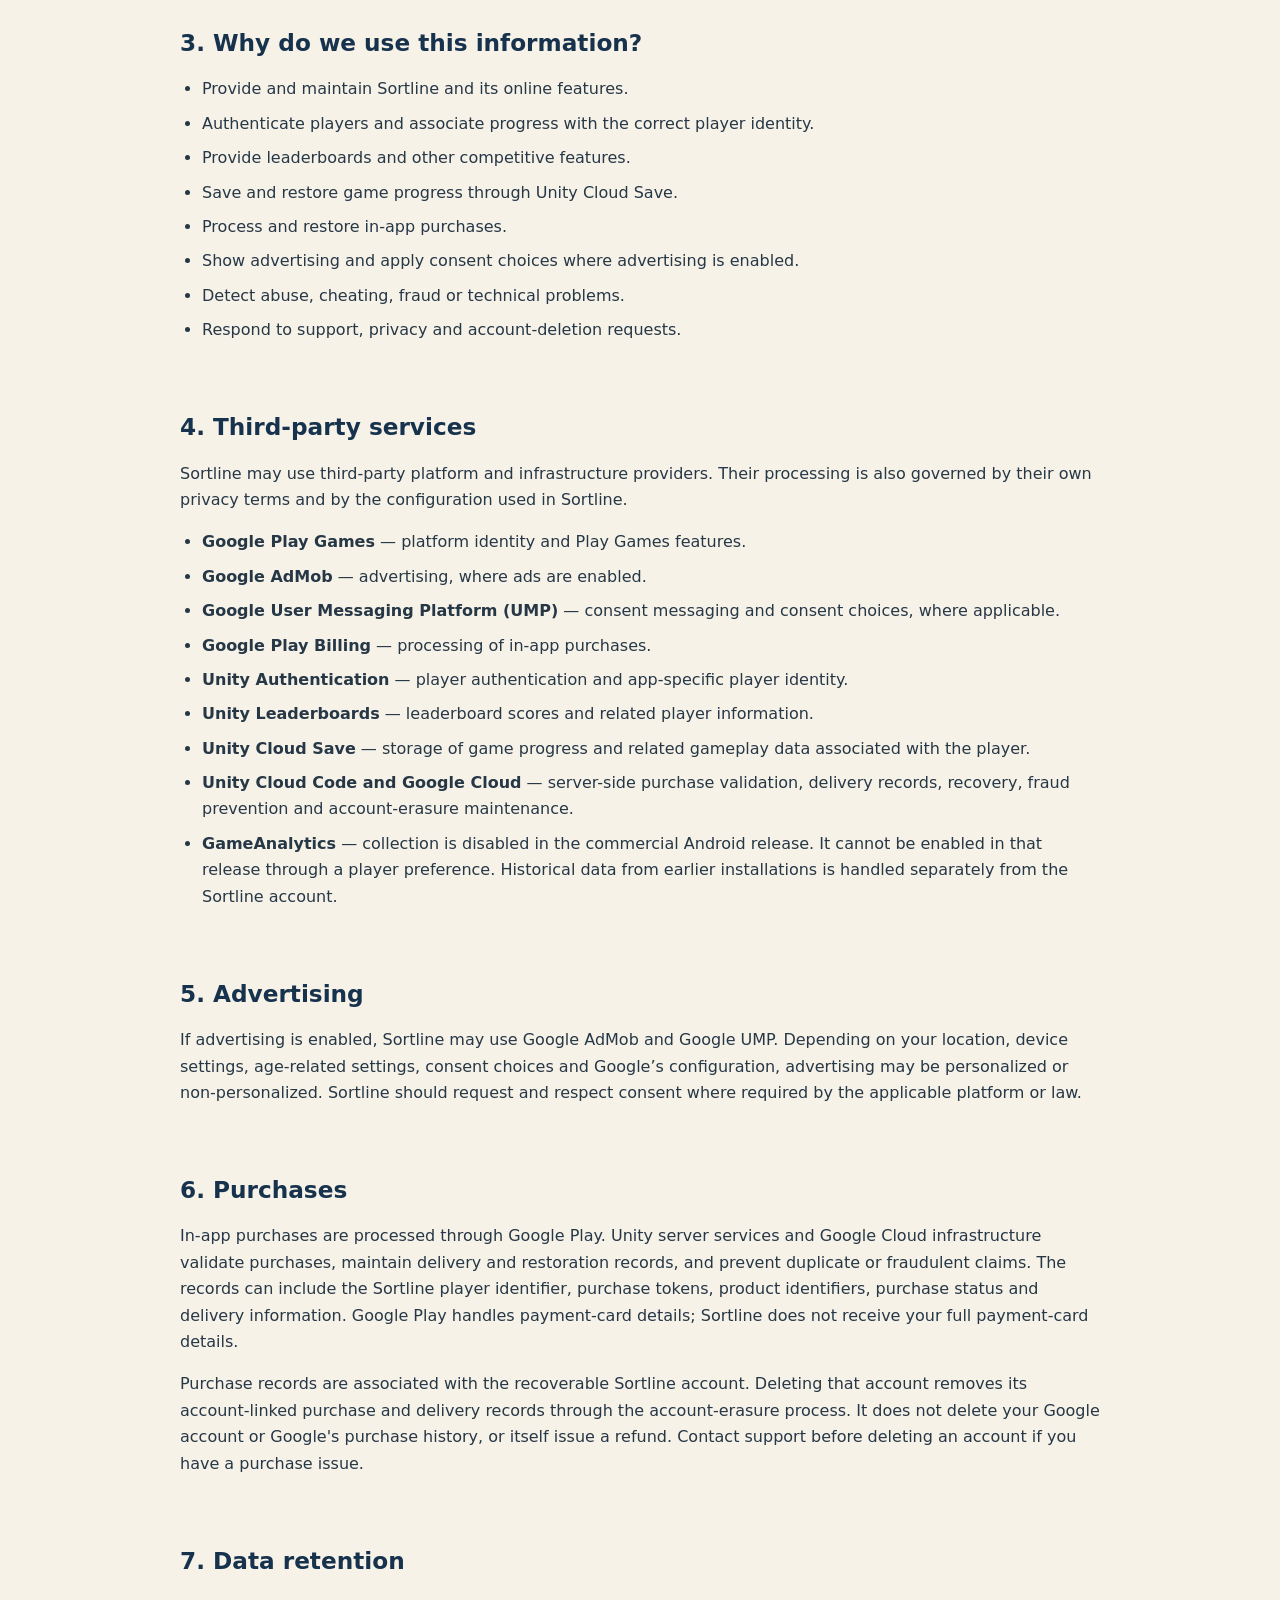
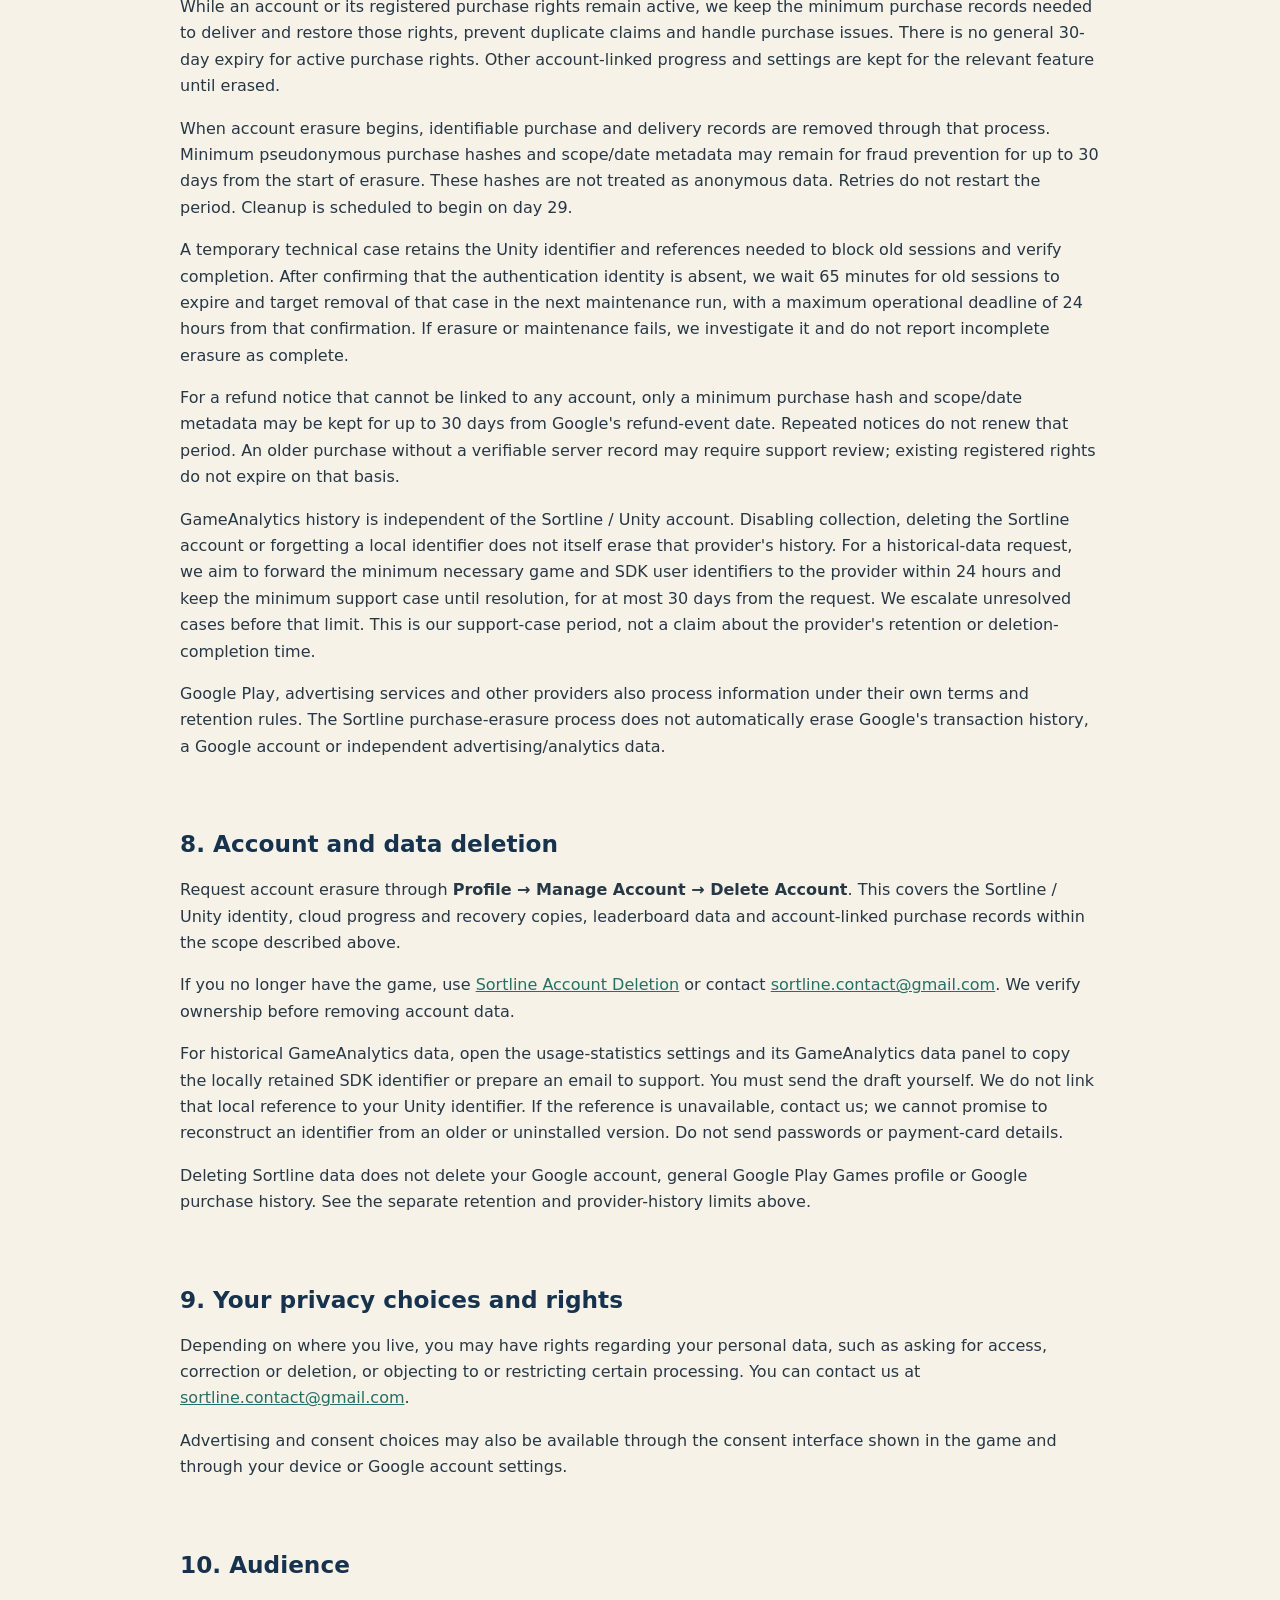
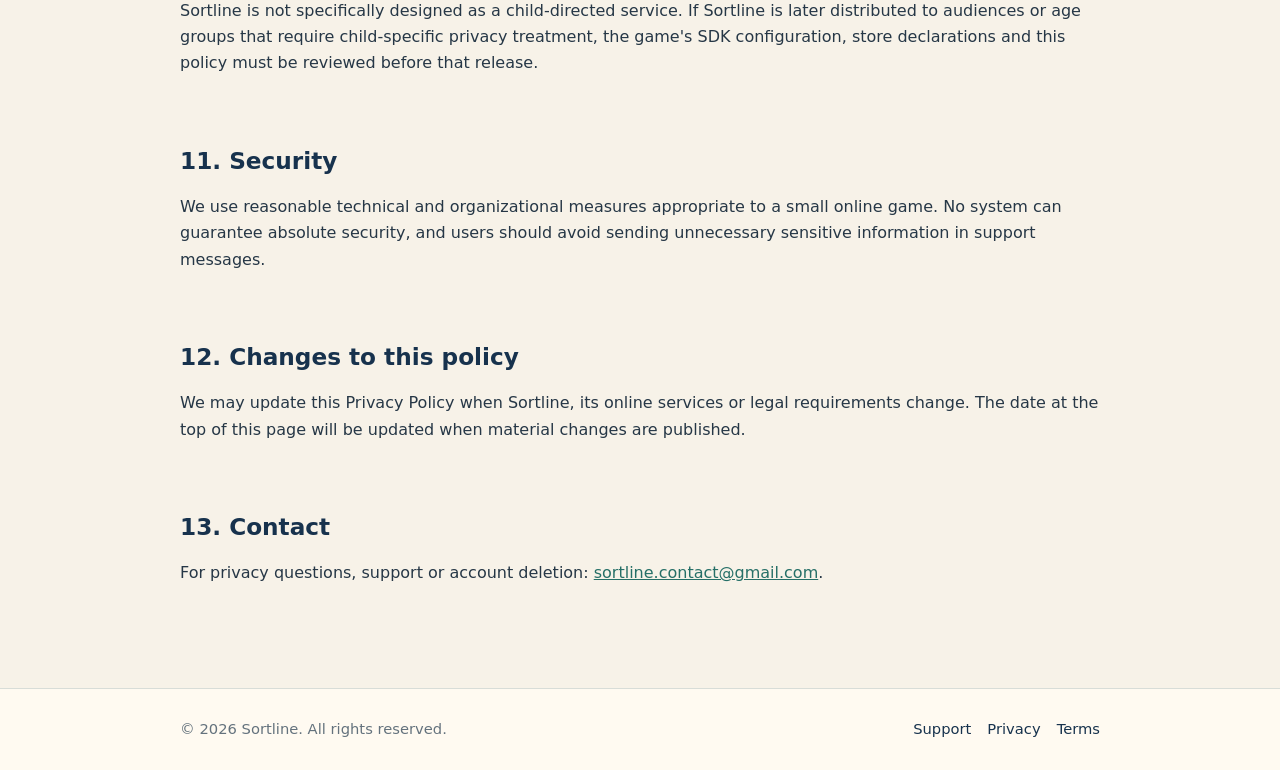
==== commit 62e28b41: "Document disabled analytics and approved purchase retention" ====
--- a/privacy/index.html
+++ b/privacy/index.html
@@ -30,7 +30,7 @@
   <main class="content">
     <p class="eyebrow">Sortline</p>
     <h1 class="page-title">Privacy Policy</h1>
-    <p class="meta">Last updated: September 27, 2026</p>
+    <p class="meta">Last updated: October 24, 2026</p>
 
     <section>
       <h2>1. Who is responsible for Sortline?</h2>
@@ -135,14 +135,12 @@
           </tr>
 
           <tr>
-            <td data-label="Feature">Analytics — only if enabled</td>
-            <td data-label="Data">
-              Game events, session information, device/technical information and
-              performance data configured in the analytics service.
-            </td>
-            <td data-label="Purpose">
-              Understand how the game is used, improve balancing and identify technical issues.
-            </td>
+            <td data-label="Feature">GameAnalytics — disabled in the commercial Android release</td>
+            <td data-label="Data">
+              That release does not initialize GameAnalytics or send new gameplay, session or purchase statistics to it.
+              Data from an earlier installation may still exist with the provider.
+            </td>
+            <td data-label="Purpose">Support for requests concerning historical data.</td>
           </tr>
         </tbody>
       </table>
@@ -159,7 +157,6 @@
         <li>Process and restore in-app purchases.</li>
         <li>Show advertising and apply consent choices where advertising is enabled.</li>
         <li>Detect abuse, cheating, fraud or technical problems.</li>
-        <li>Improve the game using aggregated or gameplay information where analytics is enabled.</li>
         <li>Respond to support, privacy and account-deletion requests.</li>
       </ul>
     </section>
@@ -206,8 +203,13 @@
         </li>
 
         <li>
-          <strong>Analytics provider</strong> — only if analytics is enabled
-          in the released build.
+          <strong>Unity Cloud Code and Google Cloud</strong> — server-side purchase validation,
+          delivery records, recovery, fraud prevention and account-erasure maintenance.
+        </li>
+        <li>
+          <strong>GameAnalytics</strong> — collection is disabled in the commercial Android release.
+          It cannot be enabled in that release through a player preference. Historical data from
+          earlier installations is handled separately from the Sortline account.
         </li>
       </ul>
     </section>
@@ -228,10 +230,17 @@
       <h2>6. Purchases</h2>
 
       <p>
-        In-app purchases are processed through Google Play. Sortline may receive
-        information needed to confirm that a purchase was completed, restore an
-        entitlement or provide purchased content. Sortline does not directly receive
-        your full payment-card details from Google Play.
+        In-app purchases are processed through Google Play. Unity server services and Google Cloud
+        infrastructure validate purchases, maintain delivery and restoration records, and prevent
+        duplicate or fraudulent claims. The records can include the Sortline player identifier,
+        purchase tokens, product identifiers, purchase status and delivery information.
+        Google Play handles payment-card details; Sortline does not receive your full payment-card details.
+      </p>
+      <p>
+        Purchase records are associated with the recoverable Sortline account. Deleting that
+        account removes its account-linked purchase and delivery records through the account-erasure
+        process. It does not delete your Google account or Google's purchase history, or itself issue
+        a refund. Contact support before deleting an account if you have a purchase issue.
       </p>
     </section>
 
@@ -239,19 +248,43 @@
       <h2>7. Data retention</h2>
 
       <p>
-        Account-linked data is kept only for as long as reasonably necessary to provide
-        the relevant feature, maintain account integrity, resolve support issues, prevent
-        abuse or meet applicable legal obligations. Data stored by third-party providers
-        may also be subject to their retention rules and the configuration used by Sortline.
-      </p>
-
-      <p>
-        When a valid account-deletion request is completed, the Sortline account and
-        associated user data within the scope of the request are deleted. Where service
-        providers process account-linked data for Sortline, we will also request deletion
-        through the controls those providers make available. Limited information may be
-        retained only where necessary for legitimate legal, security, fraud-prevention
-        or transaction-record purposes.
+        While an account or its registered purchase rights remain active, we keep the minimum
+        purchase records needed to deliver and restore those rights, prevent duplicate claims and
+        handle purchase issues. There is no general 30-day expiry for active purchase rights.
+        Other account-linked progress and settings are kept for the relevant feature until erased.
+      </p>
+      <p>
+        When account erasure begins, identifiable purchase and delivery records are removed through
+        that process. Minimum pseudonymous purchase hashes and scope/date metadata may remain for
+        fraud prevention for up to 30 days from the start of erasure. These hashes are not treated
+        as anonymous data. Retries do not restart the period. Cleanup is scheduled to begin on day 29.
+      </p>
+      <p>
+        A temporary technical case retains the Unity identifier and references needed to block
+        old sessions and verify completion. After confirming that the authentication identity is
+        absent, we wait 65 minutes for old sessions to expire and target removal of that case in the
+        next maintenance run, with a maximum operational deadline of 24 hours from that confirmation.
+        If erasure or maintenance fails, we investigate it and do not report incomplete erasure as complete.
+      </p>
+      <p>
+        For a refund notice that cannot be linked to any account, only a minimum purchase hash
+        and scope/date metadata may be kept for up to 30 days from Google's refund-event date.
+        Repeated notices do not renew that period. An older purchase without a verifiable server
+        record may require support review; existing registered rights do not expire on that basis.
+      </p>
+      <p>
+        GameAnalytics history is independent of the Sortline / Unity account. Disabling collection,
+        deleting the Sortline account or forgetting a local identifier does not itself erase that
+        provider's history. For a historical-data request, we aim to forward the minimum necessary
+        game and SDK user identifiers to the provider within 24 hours and keep the minimum support
+        case until resolution, for at most 30 days from the request. We escalate unresolved cases
+        before that limit. This is our support-case period, not a claim about the provider's retention
+        or deletion-completion time.
+      </p>
+      <p>
+        Google Play, advertising services and other providers also process information under their
+        own terms and retention rules. The Sortline purchase-erasure process does not automatically
+        erase Google's transaction history, a Google account or independent advertising/analytics data.
       </p>
     </section>
 
@@ -259,23 +292,25 @@
       <h2>8. Account and data deletion</h2>
 
       <p>
-        You can request deletion from within the game through
-        <strong>Profile → Manage Account → Delete Account</strong>.
-      </p>
-
-      <p>
-        If you no longer have access to the game, use our external deletion page:
-        <a href="../delete-account/">Sortline Account Deletion</a>.
-      </p>
-
-      <p>
-        Account deletion may include cloud-saved gameplay data associated with the
-        Sortline player account.
-      </p>
-
-      <p>
-        Deleting your Sortline account does not delete your Google account or your
-        general Google Play Games profile.
+        Request account erasure through <strong>Profile → Manage Account → Delete Account</strong>.
+        This covers the Sortline / Unity identity, cloud progress and recovery copies, leaderboard
+        data and account-linked purchase records within the scope described above.
+      </p>
+      <p>
+        If you no longer have the game, use <a href="../delete-account/">Sortline Account Deletion</a>
+        or contact <a href="mailto:sortline.contact@gmail.com">sortline.contact@gmail.com</a>.
+        We verify ownership before removing account data.
+      </p>
+      <p>
+        For historical GameAnalytics data, open the usage-statistics settings and its GameAnalytics
+        data panel to copy the locally retained SDK identifier or prepare an email to support.
+        You must send the draft yourself. We do not link that local reference to your Unity identifier.
+        If the reference is unavailable, contact us; we cannot promise to reconstruct an identifier
+        from an older or uninstalled version. Do not send passwords or payment-card details.
+      </p>
+      <p>
+        Deleting Sortline data does not delete your Google account, general Google Play Games profile
+        or Google purchase history. See the separate retention and provider-history limits above.
       </p>
     </section>
 
@@ -348,4 +383,4 @@
     </div>
   </footer>
 </body>
-</html>+</html>
